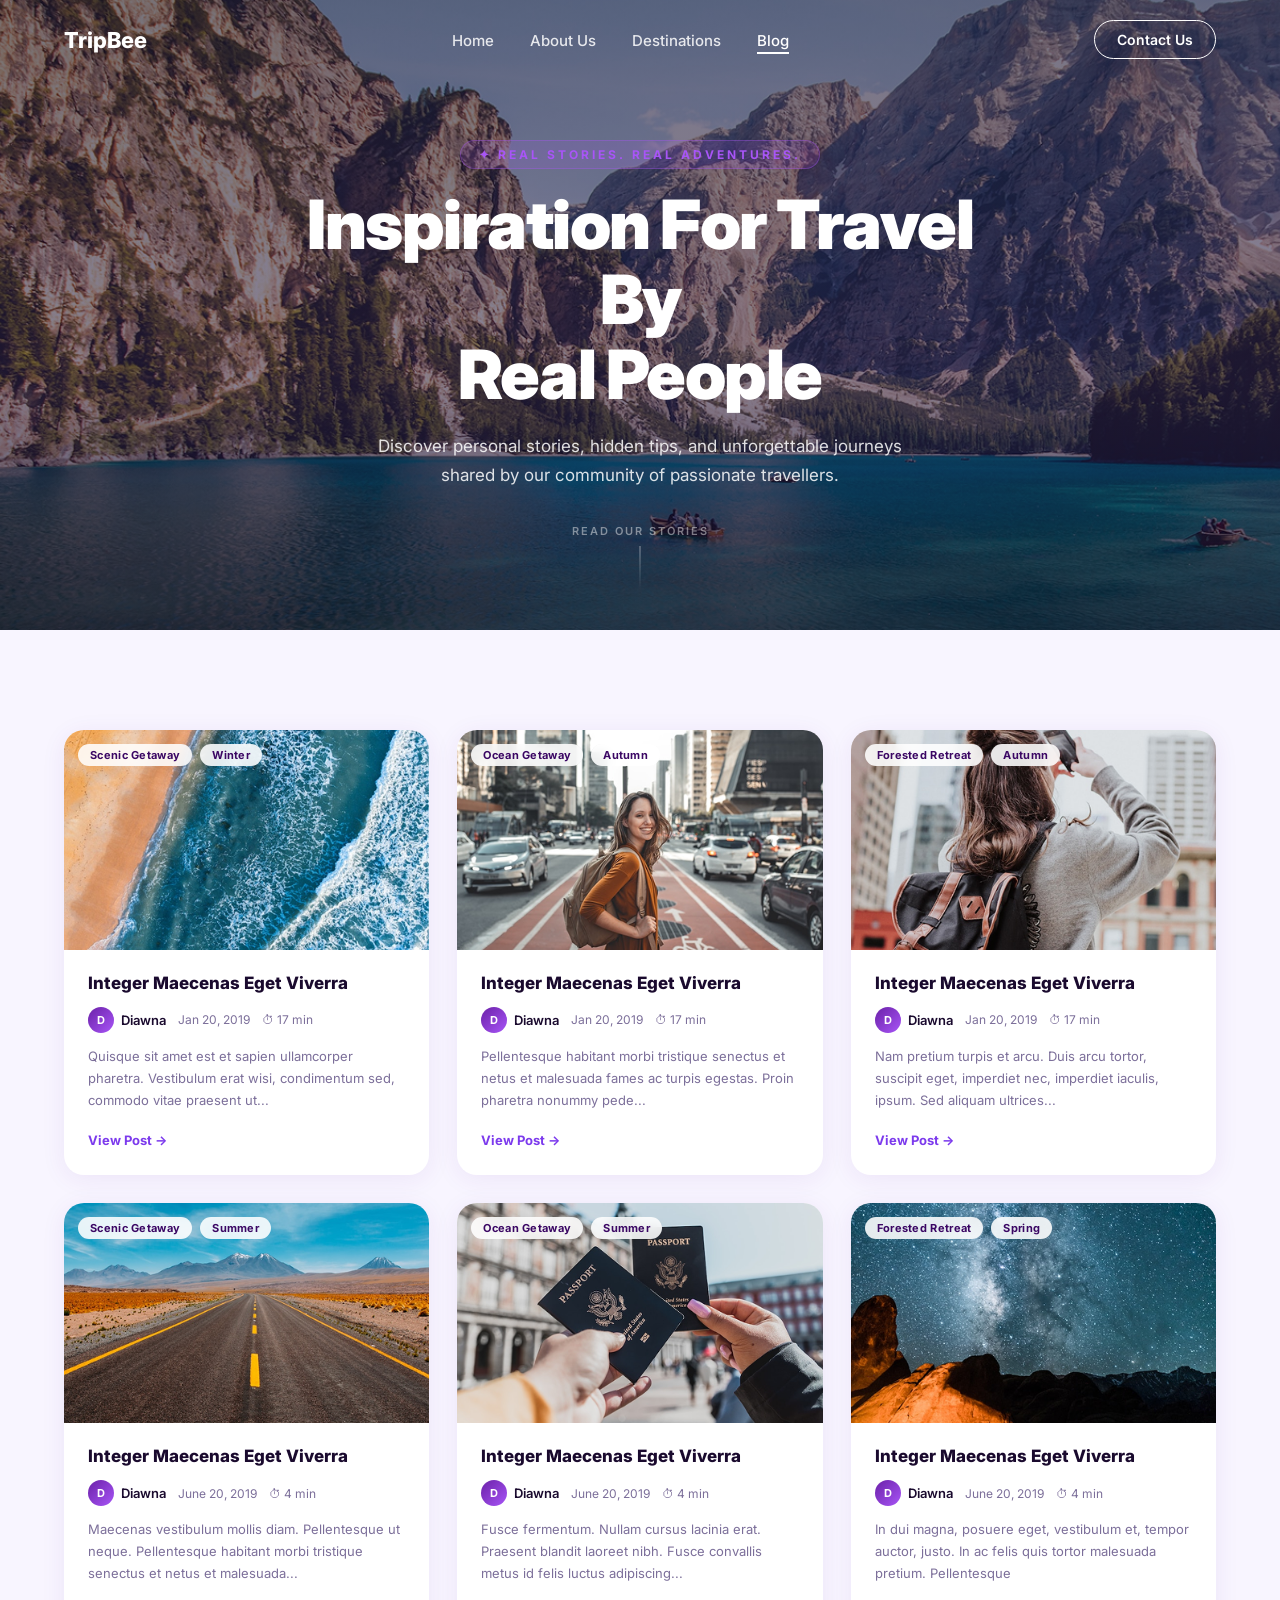
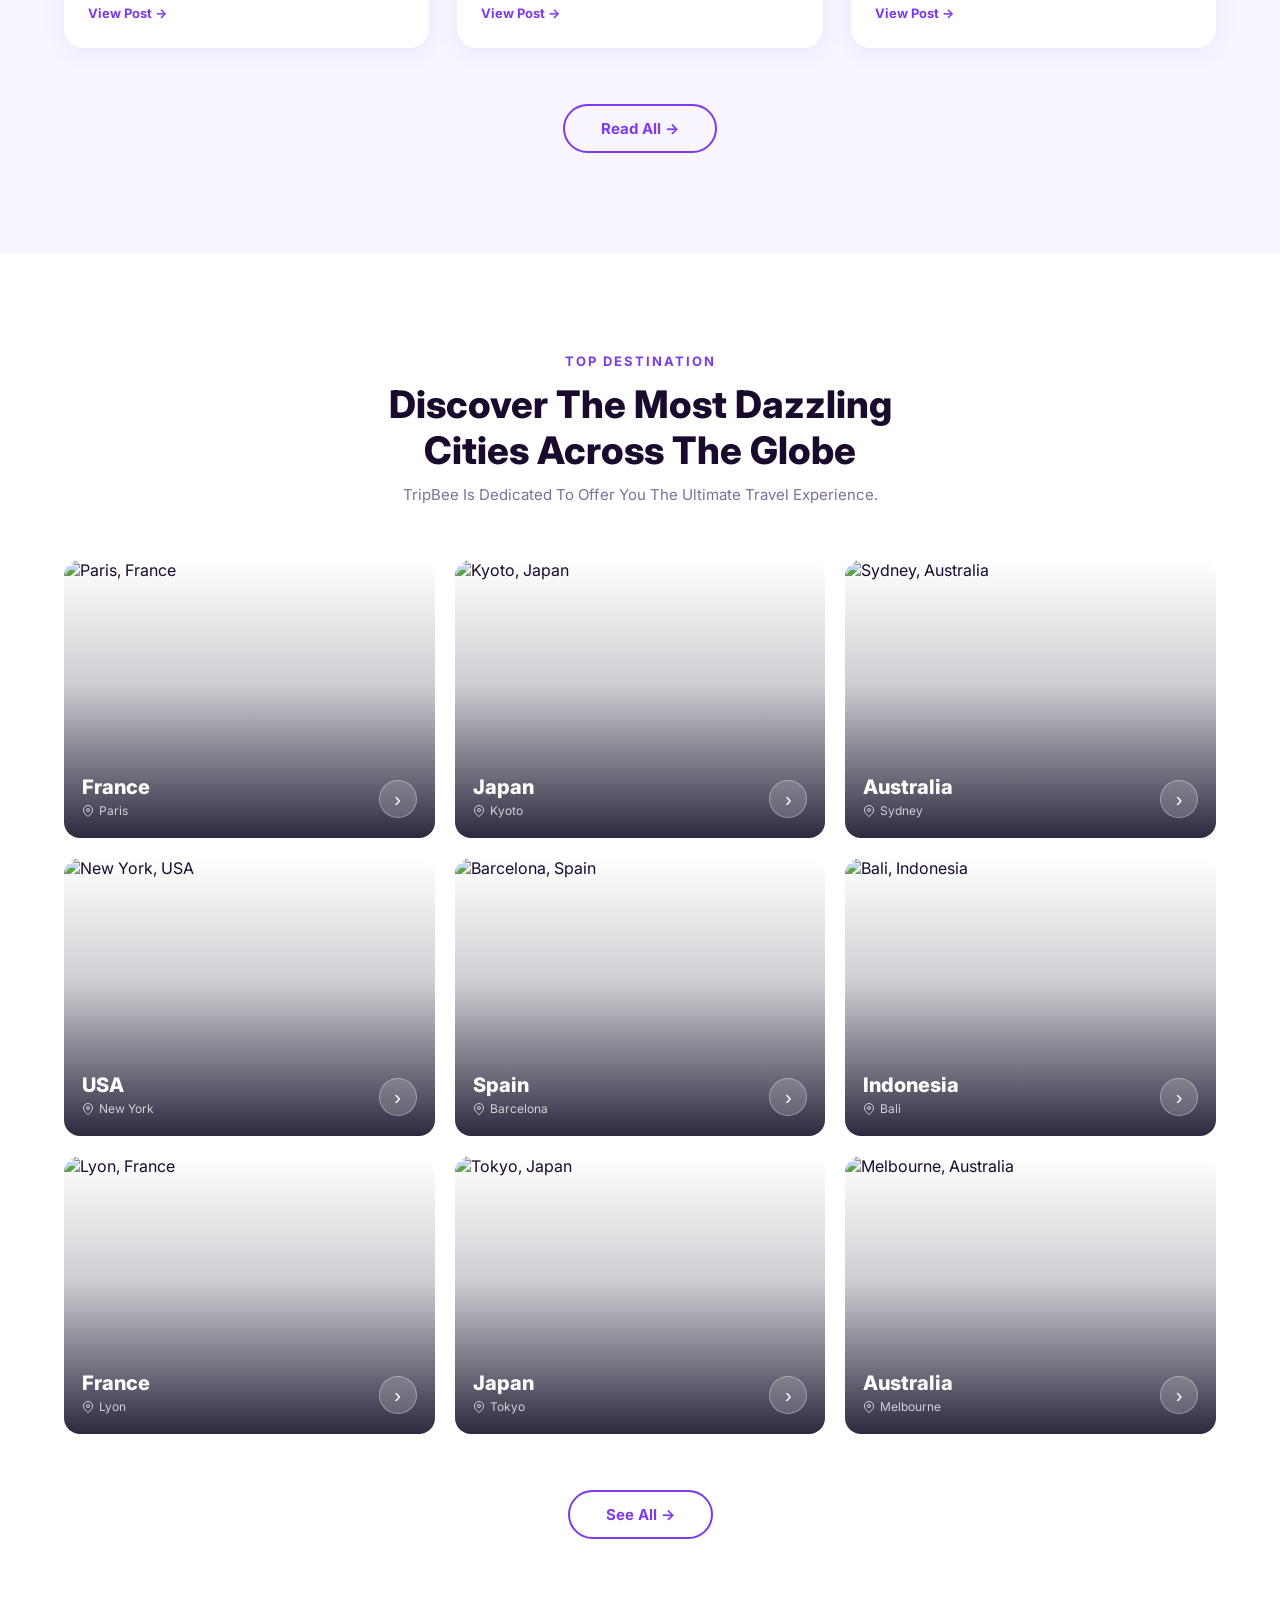
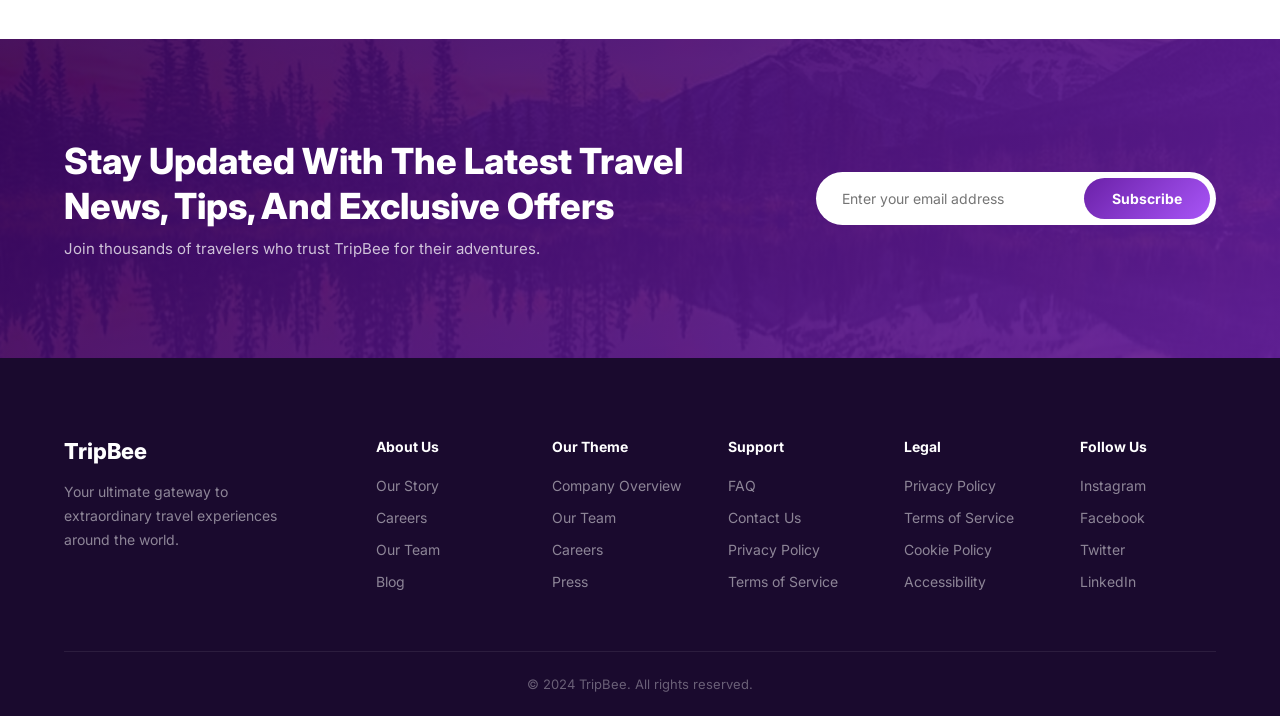
==== blog.html @ 54ef16ab "blogpage added" ====
<!DOCTYPE html>
<html lang="en">
<head>
  <meta charset="UTF-8">
  <meta name="viewport" content="width=device-width, initial-scale=1.0">
  <meta name="description" content="TripBee Blog - Inspiration for travel by real people. Stories, tips, and guides from around the world.">
  <title>TripBee - Blog | Travel Stories & Tips</title>
  <link rel="stylesheet" href="blog.css">
</head>
<body>

  <!-- NAVBAR -->
  <nav id="navbar">
    <div class="nav-container">
      <a href="index.html" class="logo">TripBee</a>
      <ul class="nav-links" id="nav-links">
        <li><a href="index.html">Home</a></li>
        <li><a href="index.html#about">About Us</a></li>
        <li><a href="destinations.html">Destinations</a></li>
        <li><a href="blog.html" class="active">Blog</a></li>
      </ul>
      <a href="index.html#contact" class="btn-contact">Contact Us</a>
      <button class="hamburger" id="hamburger" aria-label="Toggle menu">
        <span></span><span></span><span></span>
      </button>
    </div>
  </nav>

  <!-- HERO -->
  <section id="hero">
    <div class="hero-bg">
      <img src="assets/blog/Rectangle 1312.png" alt="Travel Blog Hero">
    </div>
    <div class="hero-overlay"></div>
    <div class="hero-content">
      <span class="hero-eyebrow">✦ Real Stories. Real Adventures.</span>
      <h1>Inspiration For Travel By<br>Real People</h1>
      <p>Discover personal stories, hidden tips, and unforgettable journeys<br>shared by our community of passionate travellers.</p>
    </div>
    <div class="hero-scroll">
      <span>Read our stories</span>
      <div class="scroll-line"></div>
    </div>
  </section>

  <!-- BLOG POSTS GRID -->
  <section class="blog-section">
    <div class="container">

      <!-- ROW 1 — 3 cards -->
      <div class="blog-grid" id="blog-grid">

        <article class="blog-card" id="card-1">
          <div class="blog-card-img">
            <img src="assets/blog/Rectangle 1317.png" alt="Travel adventure article">
            <div class="blog-tags">
              <span class="tag">Scenic Getaway</span>
              <span class="tag">Winter</span>
            </div>
          </div>
          <div class="blog-card-body">
            <h3>Integer Maecenas Eget Viverra</h3>
            <div class="blog-meta">
              <div class="blog-author">
                <div class="author-avatar">D</div>
                <span>Diawna</span>
              </div>
              <span class="blog-date">Jan 20, 2019</span>
              <span class="blog-read">⏱ 17 min</span>
            </div>
            <p>Quisque sit amet est et sapien ullamcorper pharetra. Vestibulum erat wisi, condimentum sed, commodo vitae praesent ut...</p>
            <a href="#" class="view-post">View Post →</a>
          </div>
        </article>

        <article class="blog-card" id="card-2">
          <div class="blog-card-img">
            <img src="assets/blog/Rectangle 1317 (1).png" alt="Japanese travel experience">
            <div class="blog-tags">
              <span class="tag">Ocean Getaway</span>
              <span class="tag">Autumn</span>
            </div>
          </div>
          <div class="blog-card-body">
            <h3>Integer Maecenas Eget Viverra</h3>
            <div class="blog-meta">
              <div class="blog-author">
                <div class="author-avatar">D</div>
                <span>Diawna</span>
              </div>
              <span class="blog-date">Jan 20, 2019</span>
              <span class="blog-read">⏱ 17 min</span>
            </div>
            <p>Pellentesque habitant morbi tristique senectus et netus et malesuada fames ac turpis egestas. Proin pharetra nonummy pede...</p>
            <a href="#" class="view-post">View Post →</a>
          </div>
        </article>

        <article class="blog-card" id="card-3">
          <div class="blog-card-img">
            <img src="assets/blog/Rectangle 1317 (2).png" alt="City travel guide">
            <div class="blog-tags">
              <span class="tag">Forested Retreat</span>
              <span class="tag">Autumn</span>
            </div>
          </div>
          <div class="blog-card-body">
            <h3>Integer Maecenas Eget Viverra</h3>
            <div class="blog-meta">
              <div class="blog-author">
                <div class="author-avatar">D</div>
                <span>Diawna</span>
              </div>
              <span class="blog-date">Jan 20, 2019</span>
              <span class="blog-read">⏱ 17 min</span>
            </div>
            <p>Nam pretium turpis et arcu. Duis arcu tortor, suscipit eget, imperdiet nec, imperdiet iaculis, ipsum. Sed aliquam ultrices...</p>
            <a href="#" class="view-post">View Post →</a>
          </div>
        </article>

        <!-- ROW 2 — 3 cards -->
        <article class="blog-card" id="card-4">
          <div class="blog-card-img">
            <img src="assets/blog/Rectangle 1317 (3).png" alt="Mountain hiking guide">
            <div class="blog-tags">
              <span class="tag">Scenic Getaway</span>
              <span class="tag">Summer</span>
            </div>
          </div>
          <div class="blog-card-body">
            <h3>Integer Maecenas Eget Viverra</h3>
            <div class="blog-meta">
              <div class="blog-author">
                <div class="author-avatar">D</div>
                <span>Diawna</span>
              </div>
              <span class="blog-date">June 20, 2019</span>
              <span class="blog-read">⏱ 4 min</span>
            </div>
            <p>Maecenas vestibulum mollis diam. Pellentesque ut neque. Pellentesque habitant morbi tristique senectus et netus et malesuada...</p>
            <a href="#" class="view-post">View Post →</a>
          </div>
        </article>

        <article class="blog-card" id="card-5">
          <div class="blog-card-img">
            <img src="assets/blog/Rectangle 1317 (4).png" alt="Road trip story">
            <div class="blog-tags">
              <span class="tag">Ocean Getaway</span>
              <span class="tag">Summer</span>
            </div>
          </div>
          <div class="blog-card-body">
            <h3>Integer Maecenas Eget Viverra</h3>
            <div class="blog-meta">
              <div class="blog-author">
                <div class="author-avatar">D</div>
                <span>Diawna</span>
              </div>
              <span class="blog-date">June 20, 2019</span>
              <span class="blog-read">⏱ 4 min</span>
            </div>
            <p>Fusce fermentum. Nullam cursus lacinia erat. Praesent blandit laoreet nibh. Fusce convallis metus id felis luctus adipiscing...</p>
            <a href="#" class="view-post">View Post →</a>
          </div>
        </article>

        <article class="blog-card" id="card-6">
          <div class="blog-card-img">
            <img src="assets/blog/Rectangle 1320.png" alt="Island beach guide">
            <div class="blog-tags">
              <span class="tag">Forested Retreat</span>
              <span class="tag">Spring</span>
            </div>
          </div>
          <div class="blog-card-body">
            <h3>Integer Maecenas Eget Viverra</h3>
            <div class="blog-meta">
              <div class="blog-author">
                <div class="author-avatar">D</div>
                <span>Diawna</span>
              </div>
              <span class="blog-date">June 20, 2019</span>
              <span class="blog-read">⏱ 4 min</span>
            </div>
            <p>In dui magna, posuere eget, vestibulum et, tempor auctor, justo. In ac felis quis tortor malesuada pretium. Pellentesque</p>
            <a href="#" class="view-post">View Post →</a>
          </div>
        </article>

        <!-- ROW 3 — 3 cards (initially hidden, shown after load more) -->
        <article class="blog-card hidden-card" id="card-7">
          <div class="blog-card-img">
            <img src="assets/blog/Rectangle 1320 (1).png" alt="Cultural travel article">
            <div class="blog-tags">
              <span class="tag">Scenic Getaway</span>
              <span class="tag">Winter</span>
            </div>
          </div>
          <div class="blog-card-body">
            <h3>Integer Maecenas Eget Viverra</h3>
            <div class="blog-meta">
              <div class="blog-author">
                <div class="author-avatar">D</div>
                <span>Diawna</span>
              </div>
              <span class="blog-date">June 20, 2019</span>
              <span class="blog-read">⏱ 4 min</span>
            </div>
            <p>Fusce commodo aliquam arcu. In consectetuer turpis ut velit. Nulla sit amet est. Praesent metus tellus, elementum eu...</p>
            <a href="#" class="view-post">View Post →</a>
          </div>
        </article>

        <article class="blog-card hidden-card" id="card-8">
          <div class="blog-card-img">
            <img src="assets/blog/Rectangle 1320 (2).png" alt="Adventure travel tips">
            <div class="blog-tags">
              <span class="tag">Ocean Getaway</span>
              <span class="tag">Spring</span>
            </div>
          </div>
          <div class="blog-card-body">
            <h3>Integer Maecenas Eget Viverra</h3>
            <div class="blog-meta">
              <div class="blog-author">
                <div class="author-avatar">D</div>
                <span>Diawna</span>
              </div>
              <span class="blog-date">June 20, 2019</span>
              <span class="blog-read">⏱ 4 min</span>
            </div>
            <p>Pellentesque ut neque. Pellentesque habitant morbi tristique senectus et netus et malesuada fames ac turpis egestas...</p>
            <a href="#" class="view-post">View Post →</a>
          </div>
        </article>

        <article class="blog-card hidden-card" id="card-9">
          <div class="blog-card-img">
            <img src="assets/blog/Rectangle 1320 (3).png" alt="Local food and travel">
            <div class="blog-tags">
              <span class="tag">Forested Retreat</span>
              <span class="tag">Summer</span>
            </div>
          </div>
          <div class="blog-card-body">
            <h3>Integer Maecenas Eget Viverra</h3>
            <div class="blog-meta">
              <div class="blog-author">
                <div class="author-avatar">D</div>
                <span>Diawna</span>
              </div>
              <span class="blog-date">June 20, 2019</span>
              <span class="blog-read">⏱ 4 min</span>
            </div>
            <p>Phasellus ultrices nulla quis nibh. Quisque a lectus. Donec consectetuer ligula vulputate sem tristique cursus...</p>
            <a href="#" class="view-post">View Post →</a>
          </div>
        </article>

      </div>

      <!-- Load More -->
      <div class="load-more-wrap">
        <button class="btn-load-more" id="load-more">Read All →</button>
      </div>

    </div>
  </section>

  <!-- TOP DESTINATIONS SECTION -->
  <section class="destinations-section">
    <div class="container">
      <div class="section-header">
        <span class="eyebrow">Top Destination</span>
        <h2>Discover The Most Dazzling Cities Across The Globe</h2>
        <p>TripBee Is Dedicated To Offer You The Ultimate Travel Experience.</p>
      </div>

      <div class="dest-grid">

        <div class="dest-card">
          <div class="dest-img">
            <img src="assets/Frame 1707480905.png" alt="Paris, France">
          </div>
          <div class="dest-overlay">
            <div class="dest-info">
              <h3>France</h3>
              <span>
                <svg viewBox="0 0 24 24" fill="none" stroke="currentColor" stroke-width="2"><path d="M21 10c0 7-9 13-9 13s-9-6-9-13a9 9 0 0 1 18 0z"/><circle cx="12" cy="10" r="3"/></svg>
                Paris
              </span>
            </div>
            <button class="dest-arrow" aria-label="View France">›</button>
          </div>
        </div>

        <div class="dest-card">
          <div class="dest-img">
            <img src="assets/Frame 1707480905 (1).png" alt="Kyoto, Japan">
          </div>
          <div class="dest-overlay">
            <div class="dest-info">
              <h3>Japan</h3>
              <span>
                <svg viewBox="0 0 24 24" fill="none" stroke="currentColor" stroke-width="2"><path d="M21 10c0 7-9 13-9 13s-9-6-9-13a9 9 0 0 1 18 0z"/><circle cx="12" cy="10" r="3"/></svg>
                Kyoto
              </span>
            </div>
            <button class="dest-arrow" aria-label="View Japan">›</button>
          </div>
        </div>

        <div class="dest-card">
          <div class="dest-img">
            <img src="assets/Frame 1707480905 (2).png" alt="Sydney, Australia">
          </div>
          <div class="dest-overlay">
            <div class="dest-info">
              <h3>Australia</h3>
              <span>
                <svg viewBox="0 0 24 24" fill="none" stroke="currentColor" stroke-width="2"><path d="M21 10c0 7-9 13-9 13s-9-6-9-13a9 9 0 0 1 18 0z"/><circle cx="12" cy="10" r="3"/></svg>
                Sydney
              </span>
            </div>
            <button class="dest-arrow" aria-label="View Australia">›</button>
          </div>
        </div>

        <div class="dest-card">
          <div class="dest-img">
            <img src="assets/Frame 1707480905 (3).png" alt="New York, USA">
          </div>
          <div class="dest-overlay">
            <div class="dest-info">
              <h3>USA</h3>
              <span>
                <svg viewBox="0 0 24 24" fill="none" stroke="currentColor" stroke-width="2"><path d="M21 10c0 7-9 13-9 13s-9-6-9-13a9 9 0 0 1 18 0z"/><circle cx="12" cy="10" r="3"/></svg>
                New York
              </span>
            </div>
            <button class="dest-arrow" aria-label="View USA">›</button>
          </div>
        </div>

        <div class="dest-card">
          <div class="dest-img">
            <img src="assets/image 265.png" alt="Barcelona, Spain">
          </div>
          <div class="dest-overlay">
            <div class="dest-info">
              <h3>Spain</h3>
              <span>
                <svg viewBox="0 0 24 24" fill="none" stroke="currentColor" stroke-width="2"><path d="M21 10c0 7-9 13-9 13s-9-6-9-13a9 9 0 0 1 18 0z"/><circle cx="12" cy="10" r="3"/></svg>
                Barcelona
              </span>
            </div>
            <button class="dest-arrow" aria-label="View Spain">›</button>
          </div>
        </div>

        <div class="dest-card">
          <div class="dest-img">
            <img src="assets/Frame 1707480905 (4).png" alt="Bali, Indonesia">
          </div>
          <div class="dest-overlay">
            <div class="dest-info">
              <h3>Indonesia</h3>
              <span>
                <svg viewBox="0 0 24 24" fill="none" stroke="currentColor" stroke-width="2"><path d="M21 10c0 7-9 13-9 13s-9-6-9-13a9 9 0 0 1 18 0z"/><circle cx="12" cy="10" r="3"/></svg>
                Bali
              </span>
            </div>
            <button class="dest-arrow" aria-label="View Indonesia">›</button>
          </div>
        </div>

        <div class="dest-card">
          <div class="dest-img">
            <img src="assets/image 273.png" alt="Lyon, France">
          </div>
          <div class="dest-overlay">
            <div class="dest-info">
              <h3>France</h3>
              <span>
                <svg viewBox="0 0 24 24" fill="none" stroke="currentColor" stroke-width="2"><path d="M21 10c0 7-9 13-9 13s-9-6-9-13a9 9 0 0 1 18 0z"/><circle cx="12" cy="10" r="3"/></svg>
                Lyon
              </span>
            </div>
            <button class="dest-arrow" aria-label="View France">›</button>
          </div>
        </div>

        <div class="dest-card">
          <div class="dest-img">
            <img src="assets/image 274.png" alt="Tokyo, Japan">
          </div>
          <div class="dest-overlay">
            <div class="dest-info">
              <h3>Japan</h3>
              <span>
                <svg viewBox="0 0 24 24" fill="none" stroke="currentColor" stroke-width="2"><path d="M21 10c0 7-9 13-9 13s-9-6-9-13a9 9 0 0 1 18 0z"/><circle cx="12" cy="10" r="3"/></svg>
                Tokyo
              </span>
            </div>
            <button class="dest-arrow" aria-label="View Japan">›</button>
          </div>
        </div>

        <div class="dest-card">
          <div class="dest-img">
            <img src="assets/image 275.png" alt="Melbourne, Australia">
          </div>
          <div class="dest-overlay">
            <div class="dest-info">
              <h3>Australia</h3>
              <span>
                <svg viewBox="0 0 24 24" fill="none" stroke="currentColor" stroke-width="2"><path d="M21 10c0 7-9 13-9 13s-9-6-9-13a9 9 0 0 1 18 0z"/><circle cx="12" cy="10" r="3"/></svg>
                Melbourne
              </span>
            </div>
            <button class="dest-arrow" aria-label="View Australia">›</button>
          </div>
        </div>

      </div>

      <div class="load-more-wrap">
        <button class="btn-load-more" id="dest-load-more">See All →</button>
      </div>

    </div>
  </section>

  <!-- NEWSLETTER -->
  <section class="newsletter-section">
    <div class="newsletter-bg">
      <img src="assets/blog/image 285.png" alt="Newsletter Background">
    </div>
    <div class="newsletter-overlay"></div>
    <div class="container newsletter-content">
      <div class="newsletter-text">
        <h2>Stay Updated With The Latest Travel News, Tips, And Exclusive Offers</h2>
        <p>Join thousands of travelers who trust TripBee for their adventures.</p>
      </div>
      <form class="newsletter-form" id="newsletter-form">
        <input type="email" id="newsletter-email" placeholder="Enter your email address" required>
        <button type="submit" id="newsletter-submit">Subscribe</button>
      </form>
    </div>
  </section>

  <!-- FOOTER -->
  <footer id="footer">
    <div class="container">
      <div class="footer-grid">
        <div class="footer-brand">
          <span class="logo">TripBee</span>
          <p>Your ultimate gateway to extraordinary travel experiences around the world.</p>
        </div>
        <div class="footer-col">
          <h5>About Us</h5>
          <ul>
            <li><a href="index.html#about">Our Story</a></li>
            <li><a href="#">Careers</a></li>
            <li><a href="#">Our Team</a></li>
            <li><a href="blog.html">Blog</a></li>
          </ul>
        </div>
        <div class="footer-col">
          <h5>Our Theme</h5>
          <ul>
            <li><a href="#">Company Overview</a></li>
            <li><a href="#">Our Team</a></li>
            <li><a href="#">Careers</a></li>
            <li><a href="#">Press</a></li>
          </ul>
        </div>
        <div class="footer-col">
          <h5>Support</h5>
          <ul>
            <li><a href="#">FAQ</a></li>
            <li><a href="index.html#contact">Contact Us</a></li>
            <li><a href="#">Privacy Policy</a></li>
            <li><a href="#">Terms of Service</a></li>
          </ul>
        </div>
        <div class="footer-col">
          <h5>Legal</h5>
          <ul>
            <li><a href="#">Privacy Policy</a></li>
            <li><a href="#">Terms of Service</a></li>
            <li><a href="#">Cookie Policy</a></li>
            <li><a href="#">Accessibility</a></li>
          </ul>
        </div>
        <div class="footer-col">
          <h5>Follow Us</h5>
          <ul>
            <li><a href="#">Instagram</a></li>
            <li><a href="#">Facebook</a></li>
            <li><a href="#">Twitter</a></li>
            <li><a href="#">LinkedIn</a></li>
          </ul>
        </div>
      </div>
      <div class="footer-bottom">
        <p>&copy; 2024 TripBee. All rights reserved.</p>
      </div>
    </div>
  </footer>

  <script>
    // Navbar scroll
    const navbar = document.getElementById('navbar');
    const hamburger = document.getElementById('hamburger');
    const navLinks = document.getElementById('nav-links');

    window.addEventListener('scroll', () => navbar.classList.toggle('scrolled', window.scrollY > 50));

    hamburger.addEventListener('click', () => {
      hamburger.classList.toggle('open');
      navLinks.classList.toggle('open');
    });

    navLinks.querySelectorAll('a').forEach(a => a.addEventListener('click', () => {
      hamburger.classList.remove('open');
      navLinks.classList.remove('open');
    }));

    // Animate cards on scroll
    const cards = document.querySelectorAll('.blog-card:not(.hidden-card)');
    const observer = new IntersectionObserver((entries) => {
      entries.forEach((entry, i) => {
        if (entry.isIntersecting) {
          setTimeout(() => entry.target.classList.add('visible'), i * 80);
        }
      });
    }, { threshold: 0.08 });
    cards.forEach(card => observer.observe(card));

    // Load more blog posts
    const loadMoreBtn = document.getElementById('load-more');
    const hiddenCards = document.querySelectorAll('.hidden-card');

    loadMoreBtn.addEventListener('click', () => {
      hiddenCards.forEach((card, i) => {
        card.classList.remove('hidden-card');
        setTimeout(() => card.classList.add('visible'), i * 100 + 50);
      });
      loadMoreBtn.textContent = 'All Posts Loaded ✓';
      loadMoreBtn.disabled = true;
    });

    // Destinations load more
    document.getElementById('dest-load-more').addEventListener('click', function() {
      this.textContent = 'Loading...';
      setTimeout(() => { this.textContent = 'All Destinations Loaded ✓'; this.disabled = true; }, 1200);
    });

    // Newsletter
    document.getElementById('newsletter-form').addEventListener('submit', e => {
      e.preventDefault();
      const btn = document.getElementById('newsletter-submit');
      btn.textContent = 'Subscribed! ✓';
      setTimeout(() => { btn.textContent = 'Subscribe'; e.target.reset(); }, 3000);
    });
  </script>
</body>
</html>
---- blog.css ----
@import url('https://fonts.googleapis.com/css2?family=Inter:wght@400;500;600;700;800;900&display=swap');

*, *::before, *::after { margin: 0; padding: 0; box-sizing: border-box; }

:root {
  --purple: #6B21A8;
  --purple-mid: #7C3AED;
  --purple-light: #A855F7;
  --purple-dark: #3B0764;
  --white: #fff;
  --gray-light: #f8f5ff;
  --gray-mid: #e0d4f5;
  --gray-text: #7c6f9a;
  --text-dark: #1a0a2e;
  --radius: 16px;
  --ease: 0.3s ease;
}

html { scroll-behavior: smooth; }
body { font-family: 'Inter', sans-serif; color: var(--text-dark); background: var(--white); overflow-x: hidden; }
a { text-decoration: none; color: inherit; }
ul { list-style: none; }
img { display: block; max-width: 100%; height: auto; }
.container { max-width: 1200px; margin: 0 auto; padding: 0 24px; }

/* ===================== NAVBAR ===================== */
#navbar {
  position: fixed; top: 0; left: 0; right: 0; z-index: 1000;
  padding: 20px 0;
  transition: background var(--ease), padding var(--ease), box-shadow var(--ease);
}
#navbar.scrolled {
  background: rgba(20, 5, 40, 0.95);
  backdrop-filter: blur(12px);
  box-shadow: 0 2px 20px rgba(107,33,168,0.3);
  padding: 14px 0;
}
.nav-container { max-width: 1200px; margin: 0 auto; padding: 0 24px; display: flex; align-items: center; gap: 48px; }
.logo { font-size: 22px; font-weight: 800; color: var(--white); flex-shrink: 0; }
.nav-links { display: flex; gap: 36px; flex: 1; justify-content: center; }
.nav-links a { color: rgba(255,255,255,0.85); font-size: 15px; font-weight: 500; position: relative; transition: color var(--ease); }
.nav-links a::after { content: ''; position: absolute; bottom: -4px; left: 0; width: 0; height: 2px; background: var(--white); transition: width var(--ease); }
.nav-links a:hover, .nav-links a.active { color: var(--white); }
.nav-links a:hover::after, .nav-links a.active::after { width: 100%; }
.btn-contact { border: 1.5px solid var(--white); color: var(--white); padding: 10px 22px; border-radius: 50px; font-size: 14px; font-weight: 600; transition: background var(--ease), color var(--ease); flex-shrink: 0; }
.btn-contact:hover { background: var(--white); color: var(--purple-dark); }
.hamburger { display: none; flex-direction: column; gap: 5px; background: none; border: none; cursor: pointer; padding: 4px; margin-left: auto; }
.hamburger span { display: block; width: 24px; height: 2px; background: var(--white); border-radius: 2px; transition: transform var(--ease), opacity var(--ease); }
.hamburger.open span:nth-child(1) { transform: translateY(7px) rotate(45deg); }
.hamburger.open span:nth-child(2) { opacity: 0; }
.hamburger.open span:nth-child(3) { transform: translateY(-7px) rotate(-45deg); }

/* ===================== HERO ===================== */
#hero {
  position: relative; height: 70vh; min-height: 550px;
  display: flex; align-items: center; justify-content: center;
  text-align: center; overflow: hidden;
}
.hero-bg { position: absolute; inset: 0; }
.hero-bg img { width: 100%; height: 100%; object-fit: cover; object-position: center 30%; }
.hero-overlay {
  position: absolute; inset: 0;
  background: linear-gradient(to bottom, rgba(10,3,30,.55), rgba(20,5,50,.5) 60%, rgba(10,3,30,.75));
  z-index: 1;
}
.hero-content { position: relative; z-index: 2; max-width: 780px; padding: 0 24px; }
.hero-eyebrow {
  display: inline-block; font-size: 12px; font-weight: 700;
  text-transform: uppercase; letter-spacing: 3px;
  color: var(--purple-light); margin-bottom: 18px;
  background: rgba(168,85,247,.15); border: 1px solid rgba(168,85,247,.35);
  padding: 6px 18px; border-radius: 50px;
}
.hero-content h1 {
  font-size: clamp(36px, 6vw, 68px); font-weight: 900; color: var(--white);
  line-height: 1.1; margin-bottom: 20px; letter-spacing: -1.5px;
}
.hero-content p { font-size: clamp(14px, 1.8vw, 17px); color: rgba(255,255,255,.85); line-height: 1.7; }

.hero-scroll { position: absolute; bottom: 40px; left: 50%; transform: translateX(-50%); z-index: 2; display: flex; flex-direction: column; align-items: center; gap: 8px; }
.hero-scroll span { font-size: 11px; font-weight: 600; letter-spacing: 2px; text-transform: uppercase; color: rgba(255,255,255,.45); }
.scroll-line { width: 1px; height: 44px; background: linear-gradient(to bottom, rgba(255,255,255,.5), transparent); animation: scrollPulse 1.8s ease-in-out infinite; }
@keyframes scrollPulse { 0%, 100% { opacity: 0.5; } 50% { opacity: 1; } }

/* ===================== BLOG SECTION ===================== */
.blog-section { padding: 100px 0; background: var(--gray-light); }

.blog-grid { display: grid; grid-template-columns: repeat(3, 1fr); gap: 28px; }

.blog-card {
  background: var(--white); border-radius: 20px; overflow: hidden;
  box-shadow: 0 4px 24px rgba(107,33,168,.08);
  opacity: 0; transform: translateY(28px);
  transition: opacity 0.5s ease, transform 0.5s ease, box-shadow var(--ease);
}
.blog-card.visible { opacity: 1; transform: translateY(0); }
.blog-card:hover { box-shadow: 0 16px 48px rgba(107,33,168,.18); transform: translateY(-4px); }
.blog-card.hidden-card { display: none; }
.blog-card.hidden-card.visible { display: block; opacity: 1; transform: translateY(0); }

.blog-card-img { position: relative; overflow: hidden; }
.blog-card-img img { width: 100%; height: 220px; object-fit: cover; transition: transform 0.45s ease; }
.blog-card:hover .blog-card-img img { transform: scale(1.06); }

.blog-tags { position: absolute; top: 14px; left: 14px; display: flex; gap: 8px; flex-wrap: wrap; }
.tag {
  font-size: 11px; font-weight: 700; padding: 4px 12px; border-radius: 50px;
  background: rgba(255,255,255,.88); color: var(--purple-dark);
  backdrop-filter: blur(6px); letter-spacing: 0.3px;
}

.blog-card-body { padding: 22px 24px 26px; }
.blog-card-body h3 { font-size: 17px; font-weight: 800; margin-bottom: 12px; line-height: 1.35; color: var(--text-dark); }

.blog-meta { display: flex; align-items: center; gap: 12px; margin-bottom: 12px; flex-wrap: wrap; }
.blog-author { display: flex; align-items: center; gap: 7px; }
.author-avatar {
  width: 26px; height: 26px; border-radius: 50%;
  background: linear-gradient(135deg, var(--purple), var(--purple-light));
  color: var(--white); font-size: 11px; font-weight: 700;
  display: flex; align-items: center; justify-content: center;
}
.blog-author span { font-size: 13px; font-weight: 600; color: var(--text-dark); }
.blog-date { font-size: 12px; color: var(--gray-text); }
.blog-read { font-size: 12px; color: var(--gray-text); }

.blog-card-body p { font-size: 13px; color: var(--gray-text); line-height: 1.7; margin-bottom: 18px; display: -webkit-box; -webkit-line-clamp: 3; -webkit-box-orient: vertical; overflow: hidden; }

.view-post {
  display: inline-flex; align-items: center; gap: 6px;
  font-size: 13px; font-weight: 700; color: var(--purple-mid);
  transition: gap var(--ease), color var(--ease);
}
.view-post:hover { color: var(--purple); gap: 10px; }

/* Load More */
.load-more-wrap { text-align: center; margin-top: 56px; }
.btn-load-more {
  display: inline-flex; align-items: center; gap: 8px;
  border: 2px solid var(--purple-mid); color: var(--purple-mid);
  padding: 13px 36px; border-radius: 50px; font-size: 15px; font-weight: 700;
  font-family: 'Inter', sans-serif; background: transparent; cursor: pointer;
  transition: background var(--ease), color var(--ease), transform var(--ease);
}
.btn-load-more:hover { background: var(--purple-mid); color: var(--white); transform: translateY(-2px); }
.btn-load-more:disabled { opacity: 0.5; cursor: default; transform: none; }

/* ===================== DESTINATIONS SECTION ===================== */
.destinations-section { padding: 100px 0; background: var(--white); }

.section-header { text-align: center; margin-bottom: 56px; }
.eyebrow { display: block; font-size: 13px; font-weight: 700; text-transform: uppercase; letter-spacing: 2px; color: var(--purple-mid); margin-bottom: 12px; }
.section-header h2 { font-size: clamp(24px, 3.5vw, 38px); font-weight: 800; margin-bottom: 12px; max-width: 580px; margin-left: auto; margin-right: auto; }
.section-header p { font-size: 15px; color: var(--gray-text); }

.dest-grid { display: grid; grid-template-columns: repeat(3, 1fr); gap: 20px; }

.dest-card { position: relative; border-radius: var(--radius); overflow: hidden; aspect-ratio: 4/3; cursor: pointer; }
.dest-img { position: absolute; inset: 0; }
.dest-img img { width: 100%; height: 100%; object-fit: cover; transition: transform 0.4s ease; }
.dest-card:hover .dest-img img { transform: scale(1.07); }
.dest-overlay {
  position: absolute; inset: 0;
  background: linear-gradient(to top, rgba(10,3,30,.85) 0%, rgba(10,3,30,.2) 55%, transparent 100%);
  display: flex; align-items: flex-end; justify-content: space-between;
  padding: 18px 18px 20px;
  transition: background var(--ease);
}
.dest-card:hover .dest-overlay { background: linear-gradient(to top, rgba(10,3,30,.9) 0%, rgba(10,3,30,.4) 55%, transparent 100%); }
.dest-info h3 { font-size: 20px; font-weight: 800; color: var(--white); margin-bottom: 4px; }
.dest-info span { display: flex; align-items: center; gap: 5px; font-size: 12px; color: rgba(255,255,255,.75); }
.dest-info svg { width: 12px; height: 12px; }
.dest-arrow {
  width: 38px; height: 38px; border-radius: 50%; flex-shrink: 0;
  background: rgba(255,255,255,.18); backdrop-filter: blur(8px);
  border: 1.5px solid rgba(255,255,255,.35); color: var(--white);
  font-size: 20px; line-height: 1; cursor: pointer;
  display: flex; align-items: center; justify-content: center;
  transition: background var(--ease), transform var(--ease);
}
.dest-arrow:hover { background: rgba(255,255,255,.35); transform: scale(1.1); }

/* ===================== NEWSLETTER ===================== */
.newsletter-section { position: relative; padding: 100px 0; overflow: hidden; }
.newsletter-bg { position: absolute; inset: 0; }
.newsletter-bg img { width: 100%; height: 100%; object-fit: cover; object-position: center 40%; }
.newsletter-overlay { position: absolute; inset: 0; background: linear-gradient(135deg, rgba(59,7,100,.88), rgba(107,33,168,.85)); z-index: 1; }
.newsletter-content { position: relative; z-index: 2; display: flex; align-items: center; justify-content: space-between; gap: 60px; }
.newsletter-text { flex: 1; }
.newsletter-text h2 { font-size: clamp(22px, 3.5vw, 36px); font-weight: 800; color: var(--white); margin-bottom: 10px; line-height: 1.25; }
.newsletter-text p { font-size: 15px; color: rgba(255,255,255,.75); }
.newsletter-form { display: flex; background: var(--white); border-radius: 50px; padding: 6px; flex-shrink: 0; width: 400px; }
.newsletter-form input { flex: 1; border: none; outline: none; padding: 12px 20px; font-size: 14px; font-family: inherit; background: transparent; color: var(--text-dark); }
.newsletter-form button { background: linear-gradient(135deg, var(--purple), var(--purple-light)); color: var(--white); border: none; padding: 12px 28px; border-radius: 50px; font-size: 14px; font-weight: 700; font-family: inherit; cursor: pointer; transition: opacity var(--ease); white-space: nowrap; }
.newsletter-form button:hover { opacity: .9; }

/* ===================== FOOTER ===================== */
#footer { background: var(--text-dark); padding: 80px 0 0; }
.footer-grid { display: grid; grid-template-columns: 2fr 1fr 1fr 1fr 1fr 1fr; gap: 40px; padding-bottom: 60px; }
.footer-brand .logo { display: block; font-size: 22px; font-weight: 800; color: var(--white); margin-bottom: 16px; }
.footer-brand p { font-size: 14px; color: rgba(255,255,255,.5); line-height: 1.7; max-width: 240px; }
.footer-col h5 { font-size: 14px; font-weight: 700; color: var(--white); margin-bottom: 20px; }
.footer-col ul { display: flex; flex-direction: column; gap: 12px; }
.footer-col ul a { font-size: 14px; color: rgba(255,255,255,.5); transition: color var(--ease); }
.footer-col ul a:hover { color: var(--purple-light); }
.footer-bottom { border-top: 1px solid rgba(255,255,255,.08); padding: 24px 0; text-align: center; }
.footer-bottom p { font-size: 13px; color: rgba(255,255,255,.35); }

/* ===================== RESPONSIVE ===================== */
@media (max-width: 1024px) {
  .footer-grid { grid-template-columns: 1fr 1fr 1fr; gap: 32px; }
  .footer-brand { grid-column: 1 / -1; }
}

@media (max-width: 900px) {
  .nav-links { gap: 20px; }
  .blog-grid { grid-template-columns: repeat(2, 1fr); gap: 20px; }
  .dest-grid { grid-template-columns: repeat(2, 1fr); gap: 16px; }
  .newsletter-content { flex-direction: column; gap: 32px; text-align: center; }
  .newsletter-form { width: 100%; max-width: 480px; }
  .footer-grid { grid-template-columns: 1fr 1fr; gap: 36px; }
}

@media (max-width: 768px) {
  .hamburger { display: flex; }
  .nav-container { flex-wrap: wrap; gap: 0; padding: 0 20px; }
  .logo { flex: 1; }
  .btn-contact { display: none; }
  .nav-links {
    display: none; flex-direction: column; width: 100%;
    background: rgba(15,3,35,.97); border-top: 1px solid rgba(255,255,255,.08);
    padding: 12px 0 20px; margin-top: 12px;
  }
  .nav-links.open { display: flex; }
  .nav-links a { display: block; padding: 12px 20px; font-size: 16px; }
  .nav-links a::after { display: none; }
  #hero { min-height: 480px; }
  .blog-section, .destinations-section, .newsletter-section { padding: 64px 0; }
  .blog-card-img img { height: 190px; }
}

@media (max-width: 540px) {
  .container { padding: 0 16px; }
  .blog-grid { grid-template-columns: 1fr; }
  .dest-grid { grid-template-columns: 1fr; }
  .newsletter-form { flex-direction: column; border-radius: 16px; padding: 12px; gap: 8px; }
  .newsletter-form input { padding: 10px 12px; }
  .newsletter-form button { width: 100%; padding: 12px; }
  .footer-grid { grid-template-columns: 1fr; }
}
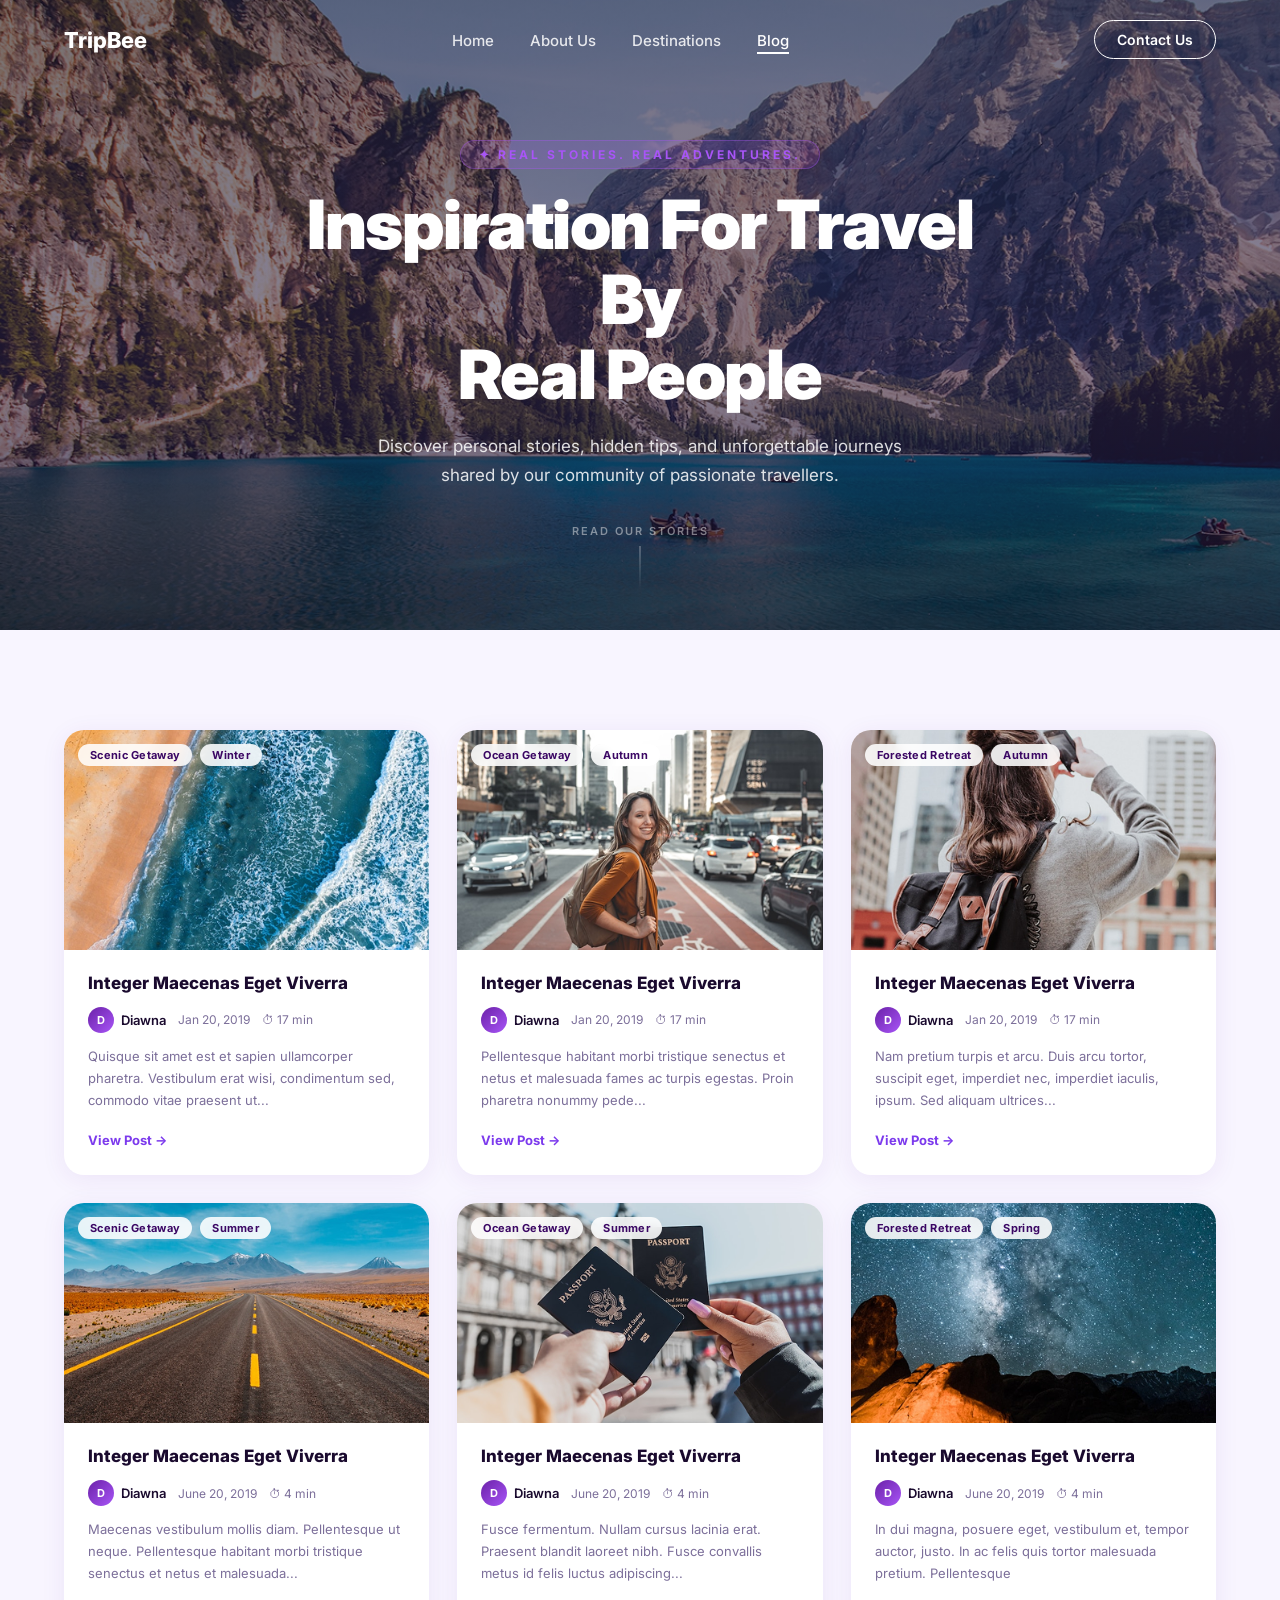
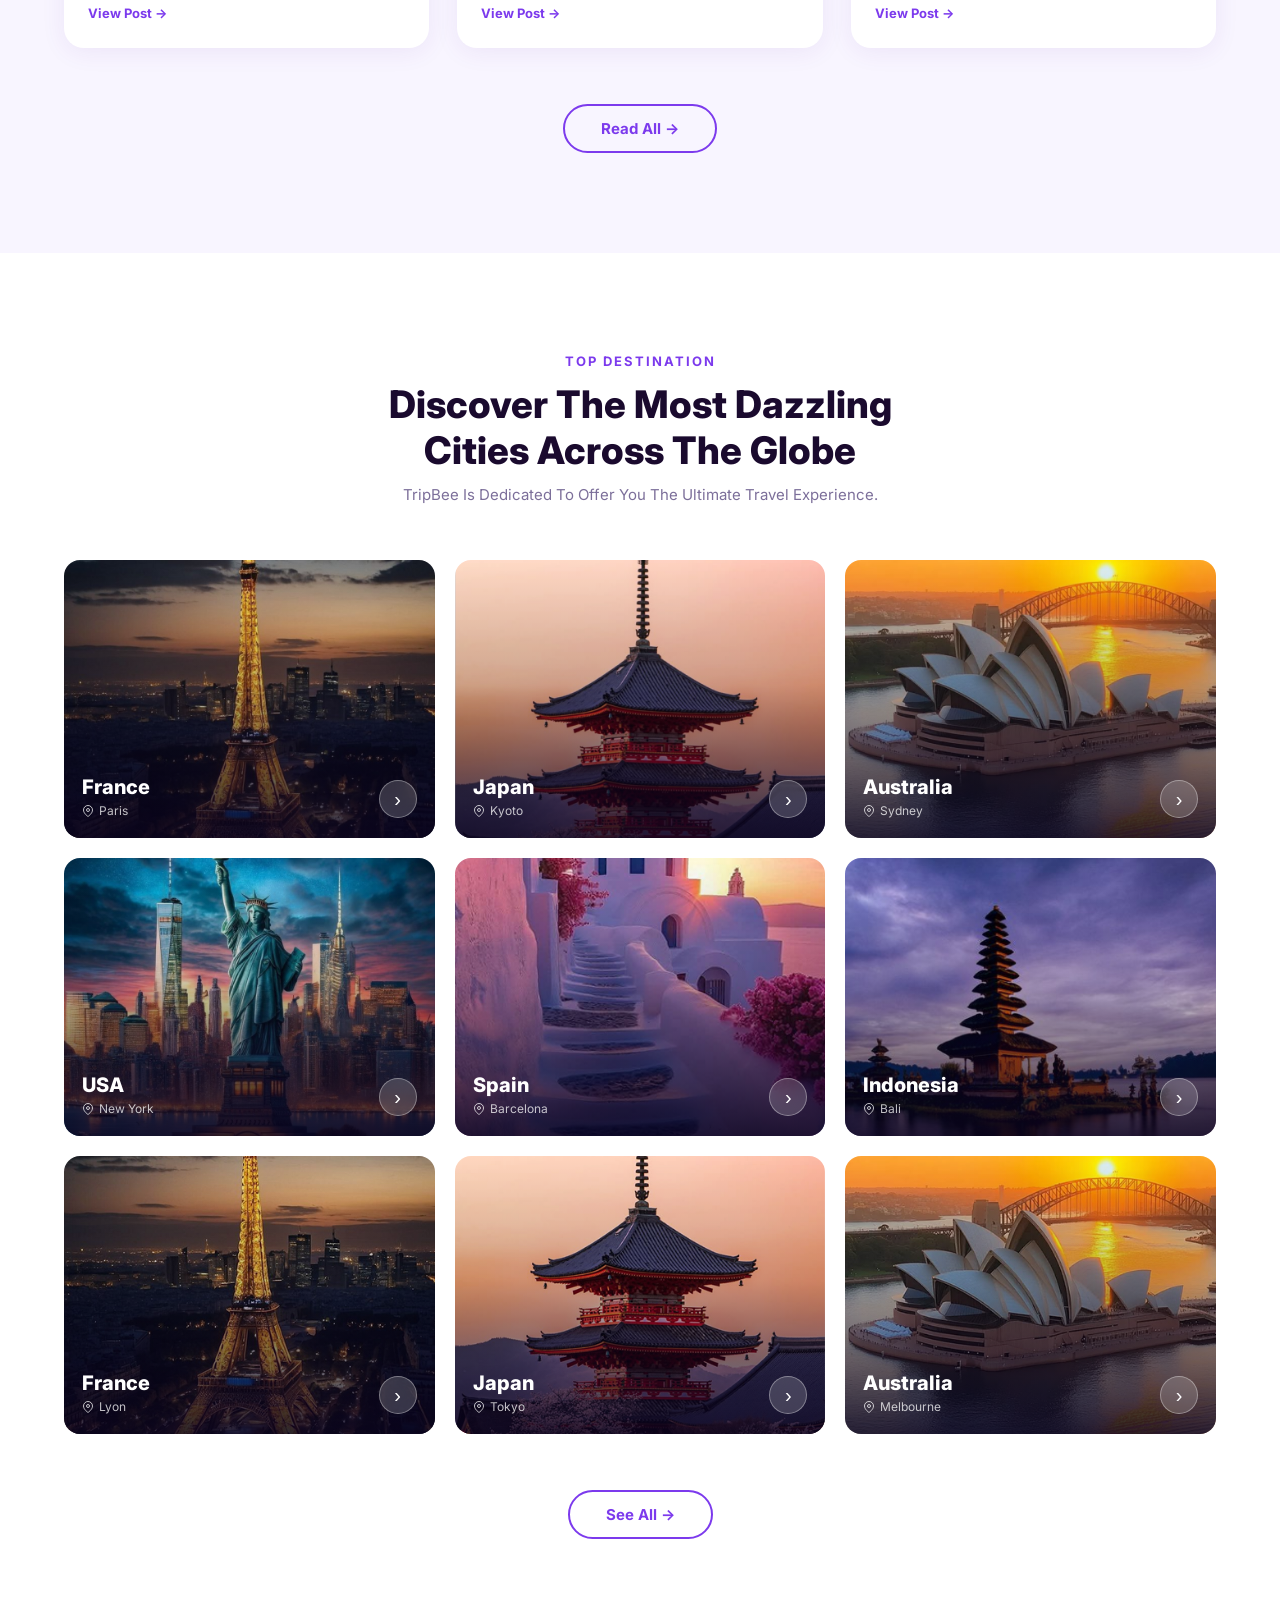
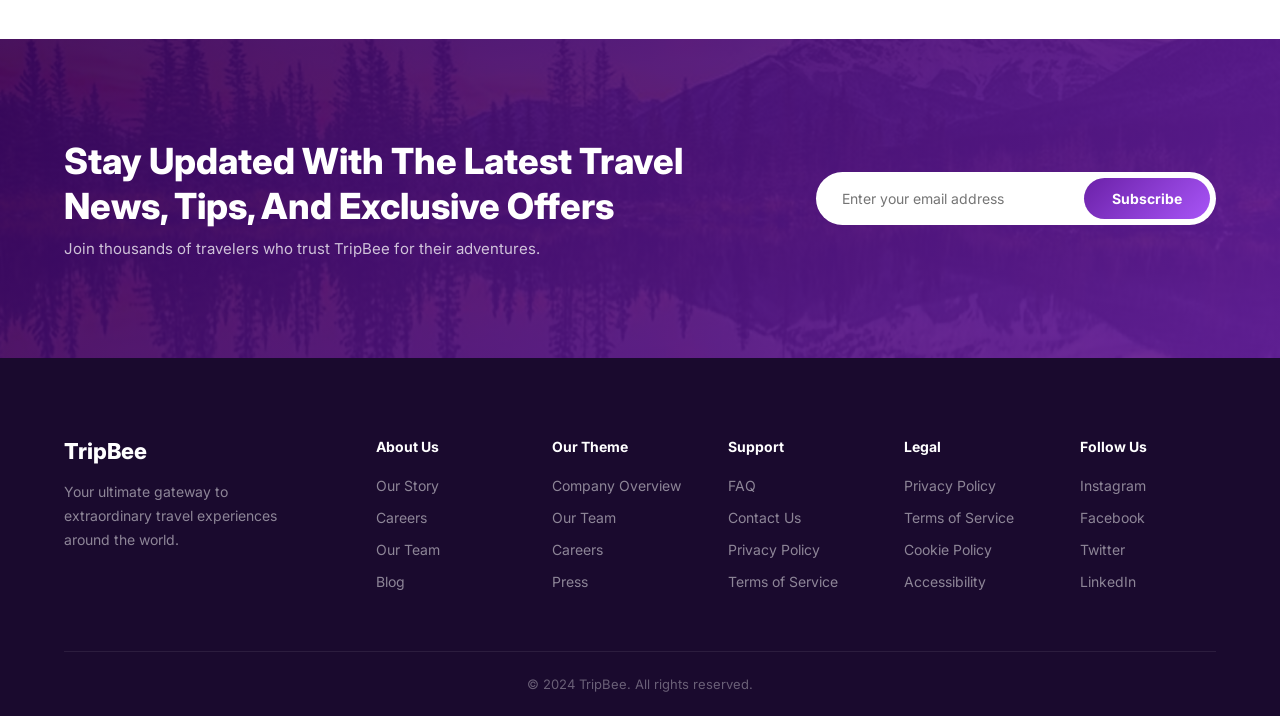
==== commit 4994bc42: "fixed hashing" ====
--- a/blog.html
+++ b/blog.html
@@ -282,7 +282,7 @@
 
         <div class="dest-card">
           <div class="dest-img">
-            <img src="assets/Frame 1707480905.png" alt="Paris, France">
+            <img src="assets/destination/Frame 1707480905.png" alt="Paris, France">
           </div>
           <div class="dest-overlay">
             <div class="dest-info">
@@ -298,7 +298,7 @@
 
         <div class="dest-card">
           <div class="dest-img">
-            <img src="assets/Frame 1707480905 (1).png" alt="Kyoto, Japan">
+            <img src="assets/destination/Frame 1707480905 (1).png" alt="Kyoto, Japan">
           </div>
           <div class="dest-overlay">
             <div class="dest-info">
@@ -314,7 +314,7 @@
 
         <div class="dest-card">
           <div class="dest-img">
-            <img src="assets/Frame 1707480905 (2).png" alt="Sydney, Australia">
+            <img src="assets/home/Frame 1707480905 (2).png" alt="Sydney, Australia">
           </div>
           <div class="dest-overlay">
             <div class="dest-info">
@@ -330,7 +330,7 @@
 
         <div class="dest-card">
           <div class="dest-img">
-            <img src="assets/Frame 1707480905 (3).png" alt="New York, USA">
+            <img src="assets/home/Frame 1707480905 (3).png" alt="New York, USA">
           </div>
           <div class="dest-overlay">
             <div class="dest-info">
@@ -346,7 +346,7 @@
 
         <div class="dest-card">
           <div class="dest-img">
-            <img src="assets/image 265.png" alt="Barcelona, Spain">
+            <img src="assets/home/image 265.png" alt="Barcelona, Spain">
           </div>
           <div class="dest-overlay">
             <div class="dest-info">
@@ -362,7 +362,7 @@
 
         <div class="dest-card">
           <div class="dest-img">
-            <img src="assets/Frame 1707480905 (4).png" alt="Bali, Indonesia">
+            <img src="assets/home/Frame 1707480905 (4).png" alt="Bali, Indonesia">
           </div>
           <div class="dest-overlay">
             <div class="dest-info">
@@ -378,7 +378,7 @@
 
         <div class="dest-card">
           <div class="dest-img">
-            <img src="assets/image 273.png" alt="Lyon, France">
+            <img src="assets/home/image 273.png" alt="Lyon, France">
           </div>
           <div class="dest-overlay">
             <div class="dest-info">
@@ -394,7 +394,7 @@
 
         <div class="dest-card">
           <div class="dest-img">
-            <img src="assets/image 274.png" alt="Tokyo, Japan">
+            <img src="assets/home/image 274.png" alt="Tokyo, Japan">
           </div>
           <div class="dest-overlay">
             <div class="dest-info">
@@ -410,7 +410,7 @@
 
         <div class="dest-card">
           <div class="dest-img">
-            <img src="assets/image 275.png" alt="Melbourne, Australia">
+            <img src="assets/destination/image 275.png" alt="Melbourne, Australia">
           </div>
           <div class="dest-overlay">
             <div class="dest-info">
--- a/blog.css
+++ b/blog.css
@@ -124,7 +124,7 @@
 .blog-date { font-size: 12px; color: var(--gray-text); }
 .blog-read { font-size: 12px; color: var(--gray-text); }
 
-.blog-card-body p { font-size: 13px; color: var(--gray-text); line-height: 1.7; margin-bottom: 18px; display: -webkit-box; -webkit-line-clamp: 3; -webkit-box-orient: vertical; overflow: hidden; }
+.blog-card-body p { font-size: 13px; color: var(--gray-text); line-height: 1.7; margin-bottom: 18px; display: -webkit-box; -webkit-line-clamp: 3; line-clamp: 3; -webkit-box-orient: vertical; overflow: hidden; }
 
 .view-post {
   display: inline-flex; align-items: center; gap: 6px;
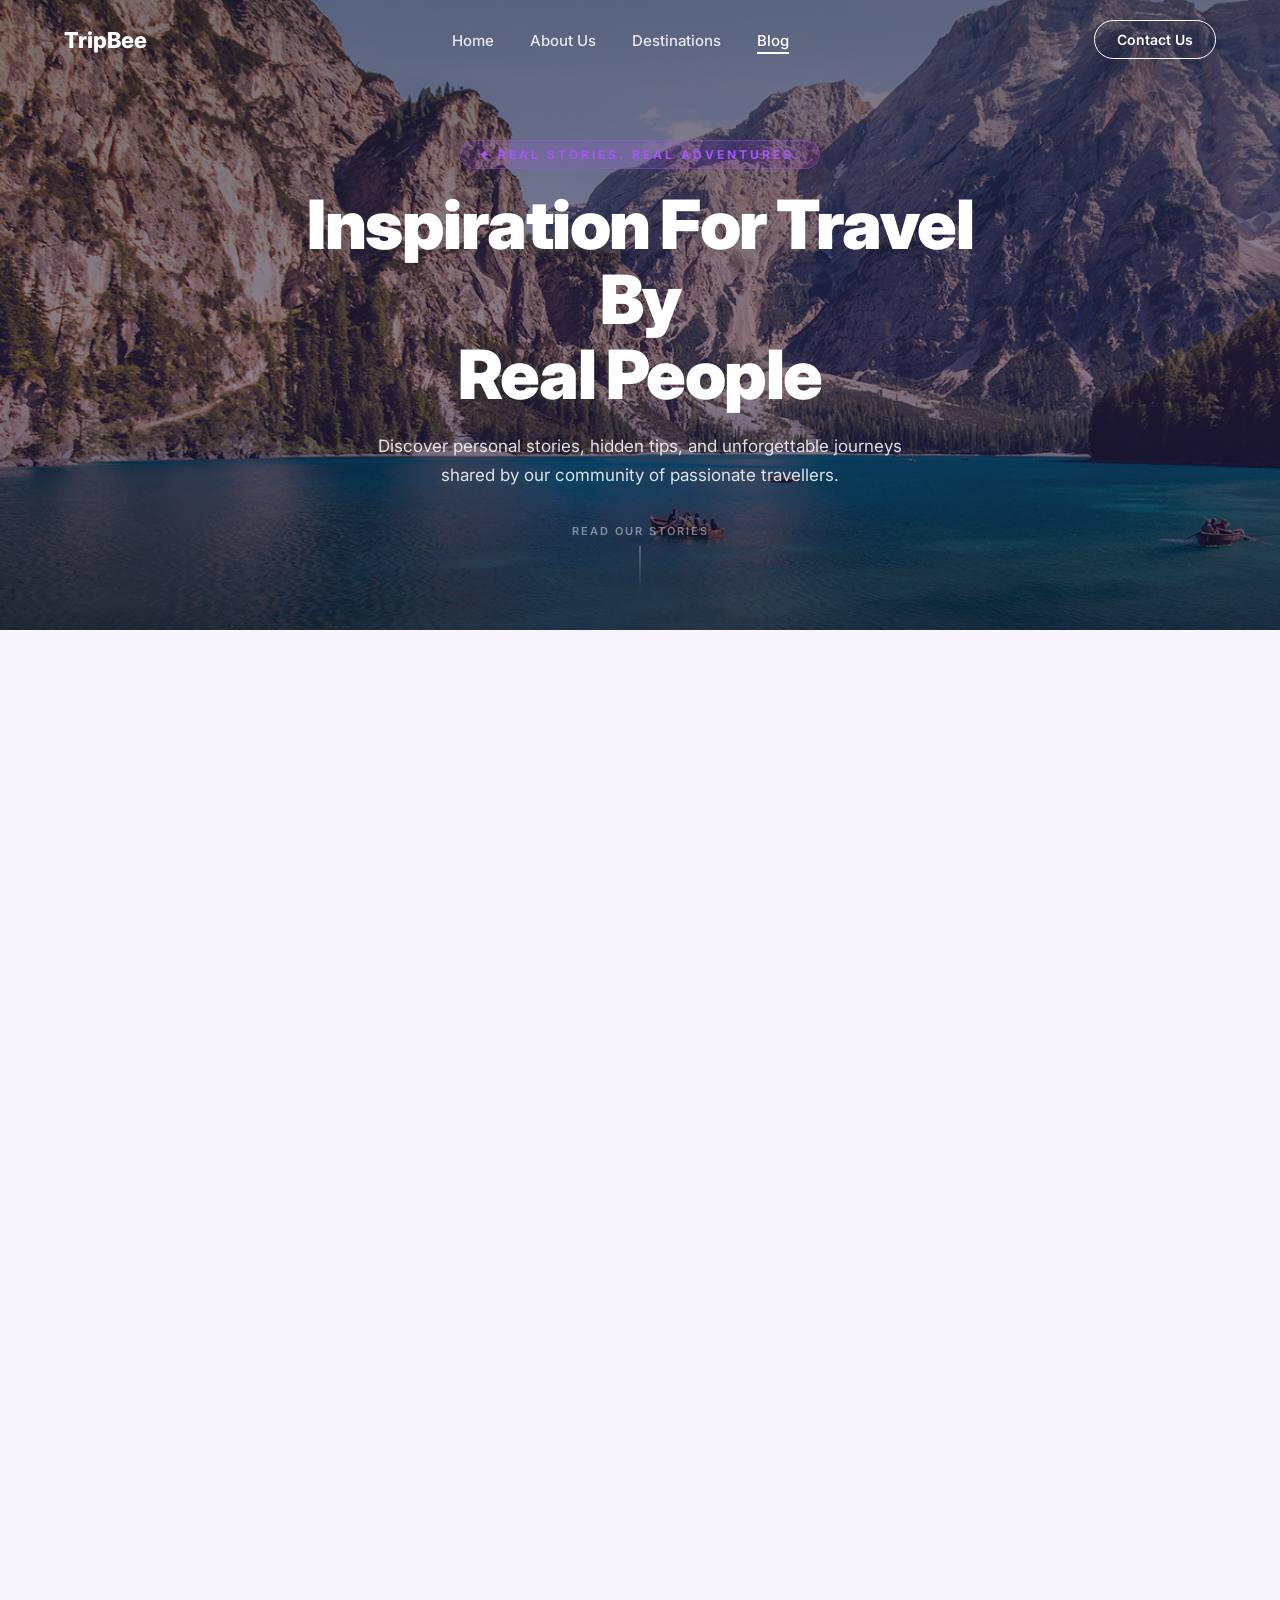
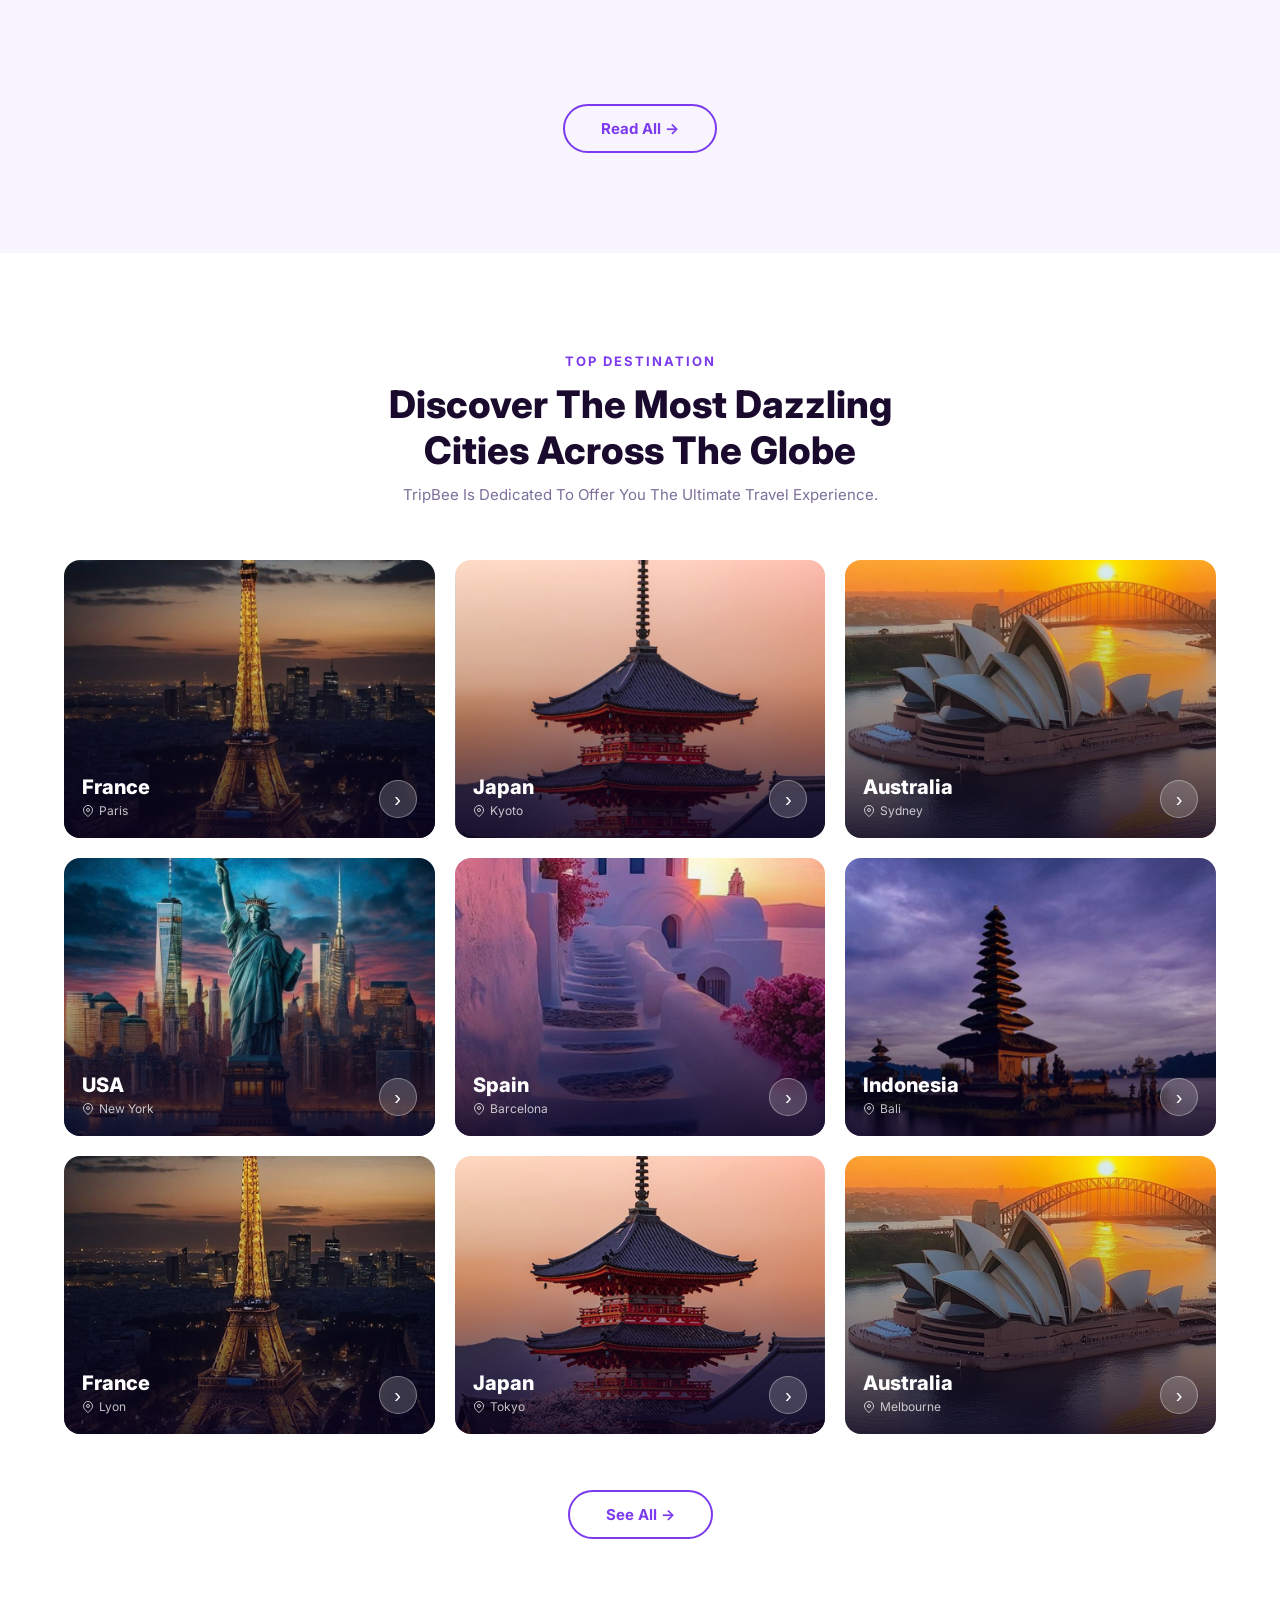
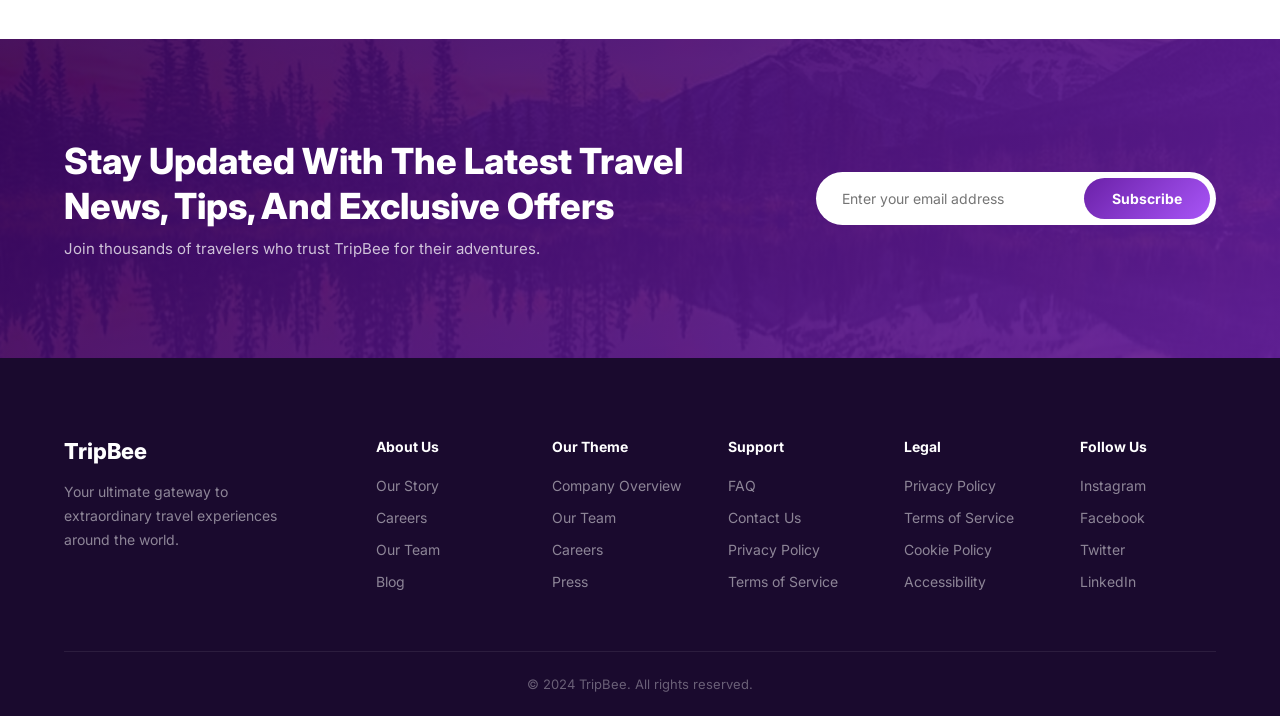
==== commit abe5760a: "fixes" ====
--- a/blog.html
+++ b/blog.html
@@ -8,15 +8,13 @@
   <link rel="stylesheet" href="blog.css">
 </head>
 <body>
-
-  <!-- NAVBAR -->
   <nav id="navbar">
     <div class="nav-container">
       <a href="index.html" class="logo">TripBee</a>
       <ul class="nav-links" id="nav-links">
         <li><a href="index.html">Home</a></li>
         <li><a href="index.html#about">About Us</a></li>
-        <li><a href="destinations.html">Destinations</a></li>
+        <li><a href="">Destinations</a></li>
         <li><a href="blog.html" class="active">Blog</a></li>
       </ul>
       <a href="index.html#contact" class="btn-contact">Contact Us</a>
@@ -25,8 +23,6 @@
       </button>
     </div>
   </nav>
-
-  <!-- HERO -->
   <section id="hero">
     <div class="hero-bg">
       <img src="assets/blog/Rectangle 1312.png" alt="Travel Blog Hero">
@@ -42,14 +38,9 @@
       <div class="scroll-line"></div>
     </div>
   </section>
-
-  <!-- BLOG POSTS GRID -->
   <section class="blog-section">
     <div class="container">
-
-      <!-- ROW 1 — 3 cards -->
       <div class="blog-grid" id="blog-grid">
-
         <article class="blog-card" id="card-1">
           <div class="blog-card-img">
             <img src="assets/blog/Rectangle 1317.png" alt="Travel adventure article">
@@ -72,7 +63,6 @@
             <a href="#" class="view-post">View Post →</a>
           </div>
         </article>
-
         <article class="blog-card" id="card-2">
           <div class="blog-card-img">
             <img src="assets/blog/Rectangle 1317 (1).png" alt="Japanese travel experience">
@@ -95,7 +85,6 @@
             <a href="#" class="view-post">View Post →</a>
           </div>
         </article>
-
         <article class="blog-card" id="card-3">
           <div class="blog-card-img">
             <img src="assets/blog/Rectangle 1317 (2).png" alt="City travel guide">
@@ -118,8 +107,6 @@
             <a href="#" class="view-post">View Post →</a>
           </div>
         </article>
-
-        <!-- ROW 2 — 3 cards -->
         <article class="blog-card" id="card-4">
           <div class="blog-card-img">
             <img src="assets/blog/Rectangle 1317 (3).png" alt="Mountain hiking guide">
@@ -142,7 +129,6 @@
             <a href="#" class="view-post">View Post →</a>
           </div>
         </article>
-
         <article class="blog-card" id="card-5">
           <div class="blog-card-img">
             <img src="assets/blog/Rectangle 1317 (4).png" alt="Road trip story">
@@ -165,7 +151,6 @@
             <a href="#" class="view-post">View Post →</a>
           </div>
         </article>
-
         <article class="blog-card" id="card-6">
           <div class="blog-card-img">
             <img src="assets/blog/Rectangle 1320.png" alt="Island beach guide">
@@ -188,8 +173,6 @@
             <a href="#" class="view-post">View Post →</a>
           </div>
         </article>
-
-        <!-- ROW 3 — 3 cards (initially hidden, shown after load more) -->
         <article class="blog-card hidden-card" id="card-7">
           <div class="blog-card-img">
             <img src="assets/blog/Rectangle 1320 (1).png" alt="Cultural travel article">
@@ -212,7 +195,6 @@
             <a href="#" class="view-post">View Post →</a>
           </div>
         </article>
-
         <article class="blog-card hidden-card" id="card-8">
           <div class="blog-card-img">
             <img src="assets/blog/Rectangle 1320 (2).png" alt="Adventure travel tips">
@@ -235,7 +217,6 @@
             <a href="#" class="view-post">View Post →</a>
           </div>
         </article>
-
         <article class="blog-card hidden-card" id="card-9">
           <div class="blog-card-img">
             <img src="assets/blog/Rectangle 1320 (3).png" alt="Local food and travel">
@@ -258,18 +239,12 @@
             <a href="#" class="view-post">View Post →</a>
           </div>
         </article>
-
-      </div>
-
-      <!-- Load More -->
+      </div>
       <div class="load-more-wrap">
         <button class="btn-load-more" id="load-more">Read All →</button>
       </div>
-
     </div>
   </section>
-
-  <!-- TOP DESTINATIONS SECTION -->
   <section class="destinations-section">
     <div class="container">
       <div class="section-header">
@@ -277,9 +252,7 @@
         <h2>Discover The Most Dazzling Cities Across The Globe</h2>
         <p>TripBee Is Dedicated To Offer You The Ultimate Travel Experience.</p>
       </div>
-
       <div class="dest-grid">
-
         <div class="dest-card">
           <div class="dest-img">
             <img src="assets/destination/Frame 1707480905.png" alt="Paris, France">
@@ -295,7 +268,6 @@
             <button class="dest-arrow" aria-label="View France">›</button>
           </div>
         </div>
-
         <div class="dest-card">
           <div class="dest-img">
             <img src="assets/destination/Frame 1707480905 (1).png" alt="Kyoto, Japan">
@@ -311,7 +283,6 @@
             <button class="dest-arrow" aria-label="View Japan">›</button>
           </div>
         </div>
-
         <div class="dest-card">
           <div class="dest-img">
             <img src="assets/home/Frame 1707480905 (2).png" alt="Sydney, Australia">
@@ -327,7 +298,6 @@
             <button class="dest-arrow" aria-label="View Australia">›</button>
           </div>
         </div>
-
         <div class="dest-card">
           <div class="dest-img">
             <img src="assets/home/Frame 1707480905 (3).png" alt="New York, USA">
@@ -343,7 +313,6 @@
             <button class="dest-arrow" aria-label="View USA">›</button>
           </div>
         </div>
-
         <div class="dest-card">
           <div class="dest-img">
             <img src="assets/home/image 265.png" alt="Barcelona, Spain">
@@ -359,7 +328,6 @@
             <button class="dest-arrow" aria-label="View Spain">›</button>
           </div>
         </div>
-
         <div class="dest-card">
           <div class="dest-img">
             <img src="assets/home/Frame 1707480905 (4).png" alt="Bali, Indonesia">
@@ -375,7 +343,6 @@
             <button class="dest-arrow" aria-label="View Indonesia">›</button>
           </div>
         </div>
-
         <div class="dest-card">
           <div class="dest-img">
             <img src="assets/home/image 273.png" alt="Lyon, France">
@@ -391,7 +358,6 @@
             <button class="dest-arrow" aria-label="View France">›</button>
           </div>
         </div>
-
         <div class="dest-card">
           <div class="dest-img">
             <img src="assets/home/image 274.png" alt="Tokyo, Japan">
@@ -407,7 +373,6 @@
             <button class="dest-arrow" aria-label="View Japan">›</button>
           </div>
         </div>
-
         <div class="dest-card">
           <div class="dest-img">
             <img src="assets/destination/image 275.png" alt="Melbourne, Australia">
@@ -423,17 +388,12 @@
             <button class="dest-arrow" aria-label="View Australia">›</button>
           </div>
         </div>
-
-      </div>
-
+      </div>
       <div class="load-more-wrap">
         <button class="btn-load-more" id="dest-load-more">See All →</button>
       </div>
-
     </div>
   </section>
-
-  <!-- NEWSLETTER -->
   <section class="newsletter-section">
     <div class="newsletter-bg">
       <img src="assets/blog/image 285.png" alt="Newsletter Background">
@@ -450,8 +410,6 @@
       </form>
     </div>
   </section>
-
-  <!-- FOOTER -->
   <footer id="footer">
     <div class="container">
       <div class="footer-grid">
@@ -511,61 +469,6 @@
     </div>
   </footer>
 
-  <script>
-    // Navbar scroll
-    const navbar = document.getElementById('navbar');
-    const hamburger = document.getElementById('hamburger');
-    const navLinks = document.getElementById('nav-links');
-
-    window.addEventListener('scroll', () => navbar.classList.toggle('scrolled', window.scrollY > 50));
-
-    hamburger.addEventListener('click', () => {
-      hamburger.classList.toggle('open');
-      navLinks.classList.toggle('open');
-    });
-
-    navLinks.querySelectorAll('a').forEach(a => a.addEventListener('click', () => {
-      hamburger.classList.remove('open');
-      navLinks.classList.remove('open');
-    }));
-
-    // Animate cards on scroll
-    const cards = document.querySelectorAll('.blog-card:not(.hidden-card)');
-    const observer = new IntersectionObserver((entries) => {
-      entries.forEach((entry, i) => {
-        if (entry.isIntersecting) {
-          setTimeout(() => entry.target.classList.add('visible'), i * 80);
-        }
-      });
-    }, { threshold: 0.08 });
-    cards.forEach(card => observer.observe(card));
-
-    // Load more blog posts
-    const loadMoreBtn = document.getElementById('load-more');
-    const hiddenCards = document.querySelectorAll('.hidden-card');
-
-    loadMoreBtn.addEventListener('click', () => {
-      hiddenCards.forEach((card, i) => {
-        card.classList.remove('hidden-card');
-        setTimeout(() => card.classList.add('visible'), i * 100 + 50);
-      });
-      loadMoreBtn.textContent = 'All Posts Loaded ✓';
-      loadMoreBtn.disabled = true;
-    });
-
-    // Destinations load more
-    document.getElementById('dest-load-more').addEventListener('click', function() {
-      this.textContent = 'Loading...';
-      setTimeout(() => { this.textContent = 'All Destinations Loaded ✓'; this.disabled = true; }, 1200);
-    });
-
-    // Newsletter
-    document.getElementById('newsletter-form').addEventListener('submit', e => {
-      e.preventDefault();
-      const btn = document.getElementById('newsletter-submit');
-      btn.textContent = 'Subscribed! ✓';
-      setTimeout(() => { btn.textContent = 'Subscribe'; e.target.reset(); }, 3000);
-    });
   </script>
 </body>
-</html>
+</html>
--- a/blog.css
+++ b/blog.css
@@ -1,7 +1,5 @@
 @import url('https://fonts.googleapis.com/css2?family=Inter:wght@400;500;600;700;800;900&display=swap');
-
 *, *::before, *::after { margin: 0; padding: 0; box-sizing: border-box; }
-
 :root {
   --purple: #6B21A8;
   --purple-mid: #7C3AED;
@@ -15,15 +13,12 @@
   --radius: 16px;
   --ease: 0.3s ease;
 }
-
 html { scroll-behavior: smooth; }
 body { font-family: 'Inter', sans-serif; color: var(--text-dark); background: var(--white); overflow-x: hidden; }
 a { text-decoration: none; color: inherit; }
 ul { list-style: none; }
 img { display: block; max-width: 100%; height: auto; }
 .container { max-width: 1200px; margin: 0 auto; padding: 0 24px; }
-
-/* ===================== NAVBAR ===================== */
 #navbar {
   position: fixed; top: 0; left: 0; right: 0; z-index: 1000;
   padding: 20px 0;
@@ -49,8 +44,6 @@
 .hamburger.open span:nth-child(1) { transform: translateY(7px) rotate(45deg); }
 .hamburger.open span:nth-child(2) { opacity: 0; }
 .hamburger.open span:nth-child(3) { transform: translateY(-7px) rotate(-45deg); }
-
-/* ===================== HERO ===================== */
 #hero {
   position: relative; height: 70vh; min-height: 550px;
   display: flex; align-items: center; justify-content: center;
@@ -76,17 +69,12 @@
   line-height: 1.1; margin-bottom: 20px; letter-spacing: -1.5px;
 }
 .hero-content p { font-size: clamp(14px, 1.8vw, 17px); color: rgba(255,255,255,.85); line-height: 1.7; }
-
 .hero-scroll { position: absolute; bottom: 40px; left: 50%; transform: translateX(-50%); z-index: 2; display: flex; flex-direction: column; align-items: center; gap: 8px; }
 .hero-scroll span { font-size: 11px; font-weight: 600; letter-spacing: 2px; text-transform: uppercase; color: rgba(255,255,255,.45); }
 .scroll-line { width: 1px; height: 44px; background: linear-gradient(to bottom, rgba(255,255,255,.5), transparent); animation: scrollPulse 1.8s ease-in-out infinite; }
 @keyframes scrollPulse { 0%, 100% { opacity: 0.5; } 50% { opacity: 1; } }
-
-/* ===================== BLOG SECTION ===================== */
 .blog-section { padding: 100px 0; background: var(--gray-light); }
-
 .blog-grid { display: grid; grid-template-columns: repeat(3, 1fr); gap: 28px; }
-
 .blog-card {
   background: var(--white); border-radius: 20px; overflow: hidden;
   box-shadow: 0 4px 24px rgba(107,33,168,.08);
@@ -97,21 +85,17 @@
 .blog-card:hover { box-shadow: 0 16px 48px rgba(107,33,168,.18); transform: translateY(-4px); }
 .blog-card.hidden-card { display: none; }
 .blog-card.hidden-card.visible { display: block; opacity: 1; transform: translateY(0); }
-
 .blog-card-img { position: relative; overflow: hidden; }
 .blog-card-img img { width: 100%; height: 220px; object-fit: cover; transition: transform 0.45s ease; }
 .blog-card:hover .blog-card-img img { transform: scale(1.06); }
-
 .blog-tags { position: absolute; top: 14px; left: 14px; display: flex; gap: 8px; flex-wrap: wrap; }
 .tag {
   font-size: 11px; font-weight: 700; padding: 4px 12px; border-radius: 50px;
   background: rgba(255,255,255,.88); color: var(--purple-dark);
   backdrop-filter: blur(6px); letter-spacing: 0.3px;
 }
-
 .blog-card-body { padding: 22px 24px 26px; }
 .blog-card-body h3 { font-size: 17px; font-weight: 800; margin-bottom: 12px; line-height: 1.35; color: var(--text-dark); }
-
 .blog-meta { display: flex; align-items: center; gap: 12px; margin-bottom: 12px; flex-wrap: wrap; }
 .blog-author { display: flex; align-items: center; gap: 7px; }
 .author-avatar {
@@ -123,17 +107,13 @@
 .blog-author span { font-size: 13px; font-weight: 600; color: var(--text-dark); }
 .blog-date { font-size: 12px; color: var(--gray-text); }
 .blog-read { font-size: 12px; color: var(--gray-text); }
-
 .blog-card-body p { font-size: 13px; color: var(--gray-text); line-height: 1.7; margin-bottom: 18px; display: -webkit-box; -webkit-line-clamp: 3; line-clamp: 3; -webkit-box-orient: vertical; overflow: hidden; }
-
 .view-post {
   display: inline-flex; align-items: center; gap: 6px;
   font-size: 13px; font-weight: 700; color: var(--purple-mid);
   transition: gap var(--ease), color var(--ease);
 }
 .view-post:hover { color: var(--purple); gap: 10px; }
-
-/* Load More */
 .load-more-wrap { text-align: center; margin-top: 56px; }
 .btn-load-more {
   display: inline-flex; align-items: center; gap: 8px;
@@ -144,17 +124,12 @@
 }
 .btn-load-more:hover { background: var(--purple-mid); color: var(--white); transform: translateY(-2px); }
 .btn-load-more:disabled { opacity: 0.5; cursor: default; transform: none; }
-
-/* ===================== DESTINATIONS SECTION ===================== */
 .destinations-section { padding: 100px 0; background: var(--white); }
-
 .section-header { text-align: center; margin-bottom: 56px; }
 .eyebrow { display: block; font-size: 13px; font-weight: 700; text-transform: uppercase; letter-spacing: 2px; color: var(--purple-mid); margin-bottom: 12px; }
 .section-header h2 { font-size: clamp(24px, 3.5vw, 38px); font-weight: 800; margin-bottom: 12px; max-width: 580px; margin-left: auto; margin-right: auto; }
 .section-header p { font-size: 15px; color: var(--gray-text); }
-
 .dest-grid { display: grid; grid-template-columns: repeat(3, 1fr); gap: 20px; }
-
 .dest-card { position: relative; border-radius: var(--radius); overflow: hidden; aspect-ratio: 4/3; cursor: pointer; }
 .dest-img { position: absolute; inset: 0; }
 .dest-img img { width: 100%; height: 100%; object-fit: cover; transition: transform 0.4s ease; }
@@ -179,8 +154,6 @@
   transition: background var(--ease), transform var(--ease);
 }
 .dest-arrow:hover { background: rgba(255,255,255,.35); transform: scale(1.1); }
-
-/* ===================== NEWSLETTER ===================== */
 .newsletter-section { position: relative; padding: 100px 0; overflow: hidden; }
 .newsletter-bg { position: absolute; inset: 0; }
 .newsletter-bg img { width: 100%; height: 100%; object-fit: cover; object-position: center 40%; }
@@ -193,8 +166,6 @@
 .newsletter-form input { flex: 1; border: none; outline: none; padding: 12px 20px; font-size: 14px; font-family: inherit; background: transparent; color: var(--text-dark); }
 .newsletter-form button { background: linear-gradient(135deg, var(--purple), var(--purple-light)); color: var(--white); border: none; padding: 12px 28px; border-radius: 50px; font-size: 14px; font-weight: 700; font-family: inherit; cursor: pointer; transition: opacity var(--ease); white-space: nowrap; }
 .newsletter-form button:hover { opacity: .9; }
-
-/* ===================== FOOTER ===================== */
 #footer { background: var(--text-dark); padding: 80px 0 0; }
 .footer-grid { display: grid; grid-template-columns: 2fr 1fr 1fr 1fr 1fr 1fr; gap: 40px; padding-bottom: 60px; }
 .footer-brand .logo { display: block; font-size: 22px; font-weight: 800; color: var(--white); margin-bottom: 16px; }
@@ -205,13 +176,10 @@
 .footer-col ul a:hover { color: var(--purple-light); }
 .footer-bottom { border-top: 1px solid rgba(255,255,255,.08); padding: 24px 0; text-align: center; }
 .footer-bottom p { font-size: 13px; color: rgba(255,255,255,.35); }
-
-/* ===================== RESPONSIVE ===================== */
 @media (max-width: 1024px) {
   .footer-grid { grid-template-columns: 1fr 1fr 1fr; gap: 32px; }
   .footer-brand { grid-column: 1 / -1; }
 }
-
 @media (max-width: 900px) {
   .nav-links { gap: 20px; }
   .blog-grid { grid-template-columns: repeat(2, 1fr); gap: 20px; }
@@ -220,7 +188,6 @@
   .newsletter-form { width: 100%; max-width: 480px; }
   .footer-grid { grid-template-columns: 1fr 1fr; gap: 36px; }
 }
-
 @media (max-width: 768px) {
   .hamburger { display: flex; }
   .nav-container { flex-wrap: wrap; gap: 0; padding: 0 20px; }
@@ -238,7 +205,6 @@
   .blog-section, .destinations-section, .newsletter-section { padding: 64px 0; }
   .blog-card-img img { height: 190px; }
 }
-
 @media (max-width: 540px) {
   .container { padding: 0 16px; }
   .blog-grid { grid-template-columns: 1fr; }
@@ -247,4 +213,4 @@
   .newsletter-form input { padding: 10px 12px; }
   .newsletter-form button { width: 100%; padding: 12px; }
   .footer-grid { grid-template-columns: 1fr; }
-}
+}
